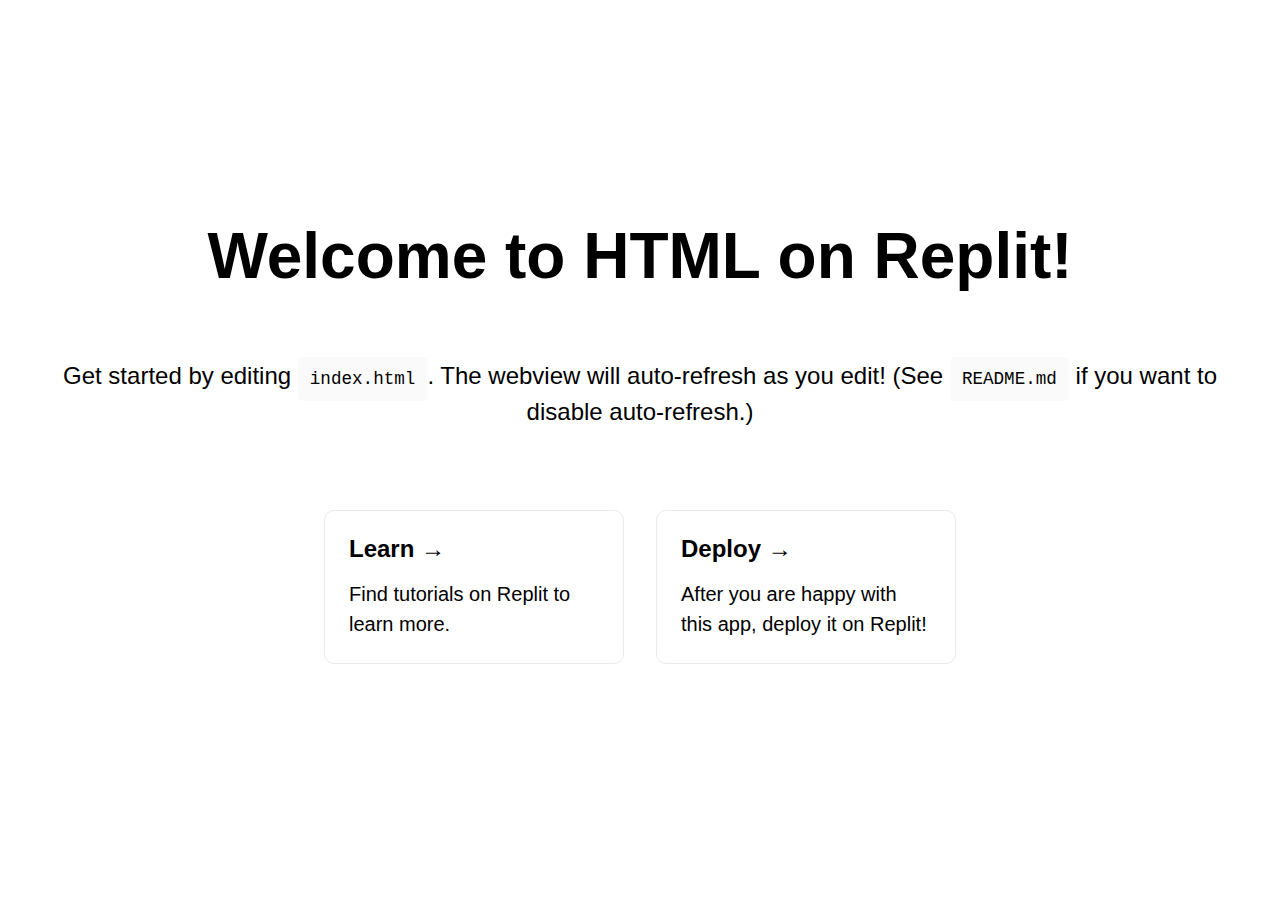
==== index.html @ 73bb4909 "Initial commit" ====
<!--
  Hit RUN to see this project in action!
  
  This project will auto-refresh as you edit the HTML, CSS and JS. See README.md for more info (including how to disable auto-refresh and install packages).
-->

<!DOCTYPE html>
<html>

<head>
  <meta charset="utf-8">
  <meta name="viewport" content="width=device-width">
  <title>Replit</title>
  <link href="style.css" rel="stylesheet" type="text/css" />
</head>

<body>
  <main>
    <h1 class="title">Welcome to HTML on Replit!</h1>
    <p class="description">Get started by editing
      <code class="code">index.html</code>. The webview will auto-refresh as you edit! (See <code
        class="code">README.md</code> if you want to
      disable auto-refresh.)
    </p>

    <section class="grid">
      <a href="https://replit.com/learn" class='card'>
        <h2>Learn &rarr;</h2>
        <p>Find tutorials on Replit to learn more.</p>
      </a>

      <a href="https://docs.replit.com/category/deployments" class='card'>
        <h2>Deploy &rarr;</h2>
        <p>
          After you are happy with this app, deploy it on Replit!
        </p>
      </a>
    </section>
  </main>

  <script type="module" src="script.js"></script>

</body>

</html>
---- style.css ----
html,
body {
  padding: 0;
  margin: 0;
  font-family: -apple-system, BlinkMacSystemFont, Segoe UI, Roboto, Oxygen,
    Ubuntu, Cantarell, Fira Sans, Droid Sans, Helvetica Neue, sans-serif;
}

a {
  color: inherit;
  text-decoration: none;
}

* {
  box-sizing: border-box;
}

main {
  min-height: 100vh;
  padding: 4rem 2rem;
  flex: 1;
  display: flex;
  flex-direction: column;
  justify-content: center;
  align-items: center;
}

.title {
  margin: 0;
  line-height: 1.15;
  font-size: 4rem;
}

.title,
.description {
  text-align: center;
}

.description {
  margin: 4rem 0;
  line-height: 1.5;
  font-size: 1.5rem;
}

.code {
  background: #fafafa;
  border-radius: 5px;
  padding: 0.75rem;
  font-size: 1.1rem;
  font-family: Menlo, Monaco, Lucida Console, Liberation Mono, DejaVu Sans Mono,
    Bitstream Vera Sans Mono, Courier New, monospace;
}

.grid {
  display: flex;
  align-items: center;
  justify-content: center;
  flex-wrap: wrap;
  max-width: 800px;
}

.card {
  margin: 1rem;
  padding: 1.5rem;
  text-align: left;
  color: inherit;
  text-decoration: none;
  border: 1px solid #eaeaea;
  border-radius: 10px;
  transition: color 0.15s ease, border-color 0.15s ease;
  max-width: 300px;
}

.card:hover,
.card:focus,
.card:active {
  color: #0070f3;
  border-color: #0070f3;
}

.card h2 {
  margin: 0 0 1rem 0;
  font-size: 1.5rem;
}

.card p {
  margin: 0;
  font-size: 1.25rem;
  line-height: 1.5;
}

@media (max-width: 600px) {
  .grid {
    width: 100%;
    flex-direction: column;
  }
}
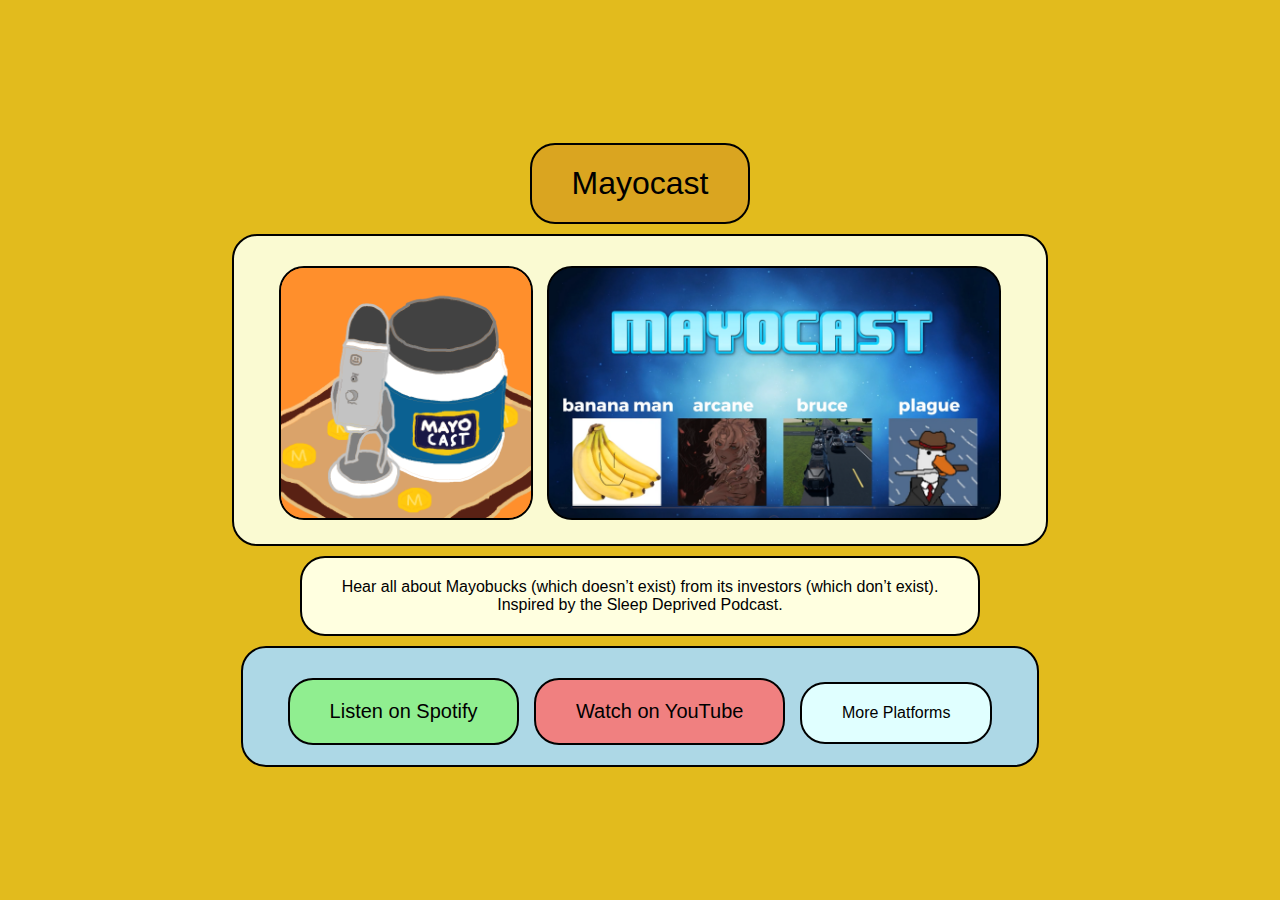
==== commit e2d21a9b: "m" ====
--- a/index.html
+++ b/index.html
@@ -1,43 +1,29 @@
-<!--
-  Hit RUN to see this project in action!
+<html>
   
-  This project will auto-refresh as you edit the HTML, CSS and JS. See README.md for more info (including how to disable auto-refresh and install packages).
--->
-
-<!DOCTYPE html>
-<html>
-
 <head>
   <meta charset="utf-8">
   <meta name="viewport" content="width=device-width">
-  <title>Replit</title>
+  <title>Mayocast</title>
+  <link rel="icon" type="image/x-icon" href="./img/icon.png" />
   <link href="style.css" rel="stylesheet" type="text/css" />
 </head>
-
+  
 <body>
-  <main>
-    <h1 class="title">Welcome to HTML on Replit!</h1>
-    <p class="description">Get started by editing
-      <code class="code">index.html</code>. The webview will auto-refresh as you edit! (See <code
-        class="code">README.md</code> if you want to
-      disable auto-refresh.)
-    </p>
-
-    <section class="grid">
-      <a href="https://replit.com/learn" class='card'>
-        <h2>Learn &rarr;</h2>
-        <p>Find tutorials on Replit to learn more.</p>
-      </a>
-
-      <a href="https://docs.replit.com/category/deployments" class='card'>
-        <h2>Deploy &rarr;</h2>
-        <p>
-          After you are happy with this app, deploy it on Replit!
-        </p>
-      </a>
-    </section>
-  </main>
-
+  <div class="mainContent">
+    <div class="paddedTitle" style="background-color: goldenrod; font-size: 2em;">Mayocast</div>
+    <div class="paddedBody" style="background-color: lightgoldenrodyellow;">
+      <img src="./img/logo.png" class="paddedBody" style="width: 250px; height: 250px; padding: 0; background-color: #FF8F2C; transition: transform 0.5s;" />
+      <img src="./img/ss.png" class="paddedBody" style="width: 450px; height: 250px; padding: 0; background-color: #000F20; transition: transform 0.5s;" />
+    </div>
+    <div class="paddedBody" style="background-color: lightyellow;">
+      Hear all about Mayobucks (which doesn’t exist) from its investors (which don’t exist).<br>Inspired by the Sleep Deprived Podcast.
+    </div>
+    <div class="paddedBody" style="background-color: lightblue;">
+      <button class="paddedButton" onclick="window.location.href='https://open.spotify.com/show/7HcSbiOJyyJJVJtTBw0m6L'" style="background-color: lightgreen;">Listen on Spotify</button>
+        <button class="paddedButton" onclick="window.location.href='https://www.youtube.com/playlist?list=PLLFADAjkhV-1R6zqDM7RpeoNlnsP0u4yg'" style="background-color: lightcoral;">Watch on YouTube</button>
+      <button class="paddedButton" onclick="window.location.href='./platforms.html'" style="background-color: lightcyan; font-size: 1em;">More Platforms</button>
+    </div>
+  </div>
   <script type="module" src="script.js"></script>
 
 </body>
--- a/style.css
+++ b/style.css
@@ -1,97 +1,69 @@
-html,
 body {
-  padding: 0;
+  font-family: Arial, sans-serif;
+  text-align: center;
+  transition: background-color 0.3s;
+  display: flex;
+  flex-direction: row;
+  justify-content: space-between;
+  height: 100vh;
   margin: 0;
-  font-family: -apple-system, BlinkMacSystemFont, Segoe UI, Roboto, Oxygen,
-    Ubuntu, Cantarell, Fira Sans, Droid Sans, Helvetica Neue, sans-serif;
+  background-color: #e2bb1d;
 }
 
-a {
-  color: inherit;
-  text-decoration: none;
+.mainContent {
+  flex-grow: 1;
+  min-width: 0;
+  flex-basis: 0;
+  min-height: 0;
+  max-height: 100%;
+  display: flex;
+  flex-direction: column;
+  align-items: center;
+  position: relative;
+  margin-top: auto;
+  margin-bottom: auto;
 }
 
-* {
-  box-sizing: border-box;
+.paddedTitle,
+.paddedBody {
+  padding: 20px 40px;
+  border-radius: 25px;
+  background-color: white;
+  color: black;
+  border: 2px solid black;
+  margin-top: 10px;
+  margin-left: 5px;
+  margin-right: 5px;
+  transition: transform 0.5s;
 }
 
-main {
-  min-height: 100vh;
-  padding: 4rem 2rem;
-  flex: 1;
-  display: flex;
-  flex-direction: column;
-  justify-content: center;
-  align-items: center;
+.paddedTitle {
+  font-size: 2em;
 }
 
-.title {
-  margin: 0;
-  line-height: 1.15;
-  font-size: 4rem;
+.paddedBody {
+  font-size: 1em;
 }
 
-.title,
-.description {
-  text-align: center;
+.paddedButton {
+  font-size: 1.25em;
+  padding: 20px 40px;
+  border-radius: 25px;
+  background-color: white;
+  color: black;
+  border: 2px solid black;
+  cursor: pointer;
+  margin-top: 10px;
+  margin-left: 5px;
+  margin-right: 5px;
+  transition: transform 0.5s;
 }
 
-.description {
-  margin: 4rem 0;
-  line-height: 1.5;
-  font-size: 1.5rem;
+.paddedButton:hover {
+  transform: scale(1.1);
 }
 
-.code {
-  background: #fafafa;
-  border-radius: 5px;
-  padding: 0.75rem;
-  font-size: 1.1rem;
-  font-family: Menlo, Monaco, Lucida Console, Liberation Mono, DejaVu Sans Mono,
-    Bitstream Vera Sans Mono, Courier New, monospace;
-}
-
-.grid {
-  display: flex;
-  align-items: center;
-  justify-content: center;
-  flex-wrap: wrap;
-  max-width: 800px;
-}
-
-.card {
-  margin: 1rem;
-  padding: 1.5rem;
-  text-align: left;
-  color: inherit;
-  text-decoration: none;
-  border: 1px solid #eaeaea;
-  border-radius: 10px;
-  transition: color 0.15s ease, border-color 0.15s ease;
-  max-width: 300px;
-}
-
-.card:hover,
-.card:focus,
-.card:active {
-  color: #0070f3;
-  border-color: #0070f3;
-}
-
-.card h2 {
-  margin: 0 0 1rem 0;
-  font-size: 1.5rem;
-}
-
-.card p {
-  margin: 0;
-  font-size: 1.25rem;
-  line-height: 1.5;
-}
-
-@media (max-width: 600px) {
-  .grid {
-    width: 100%;
-    flex-direction: column;
-  }
-}
+.paddedTitle:hover,
+.paddedBody:hover {
+  transform: scale(1.05);
+}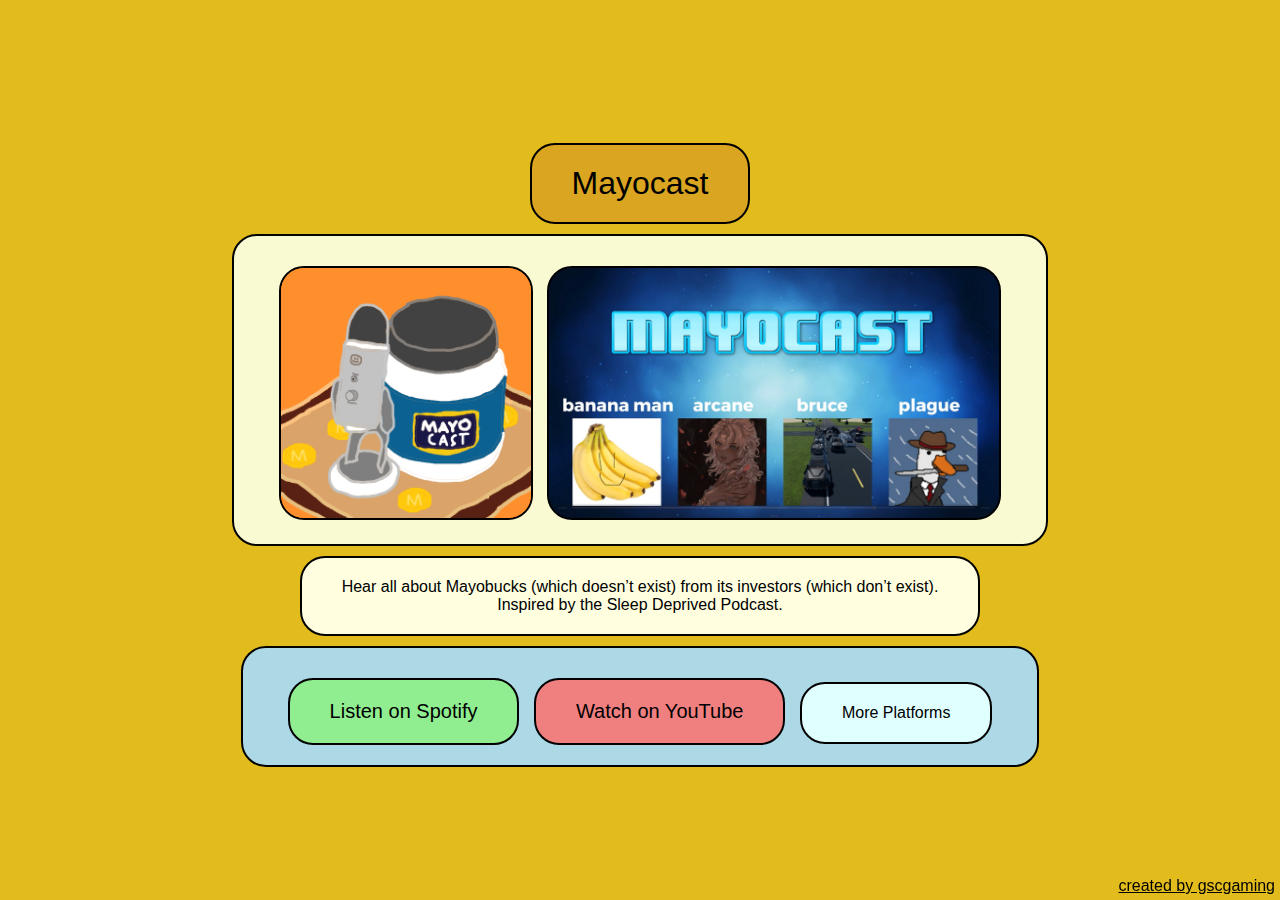
==== commit fca647ac: "add logo" ====
--- a/index.html
+++ b/index.html
@@ -24,6 +24,7 @@
       <button class="paddedButton" onclick="window.location.href='./platforms.html'" style="background-color: lightcyan; font-size: 1em;">More Platforms</button>
     </div>
   </div>
+  <a href="https://realgscgaming.github.io/" style="margin: 5px; color: black; position: fixed; right: 0%; bottom: 0%;">created by gscgaming</a>
   <script type="module" src="script.js"></script>
 
 </body>
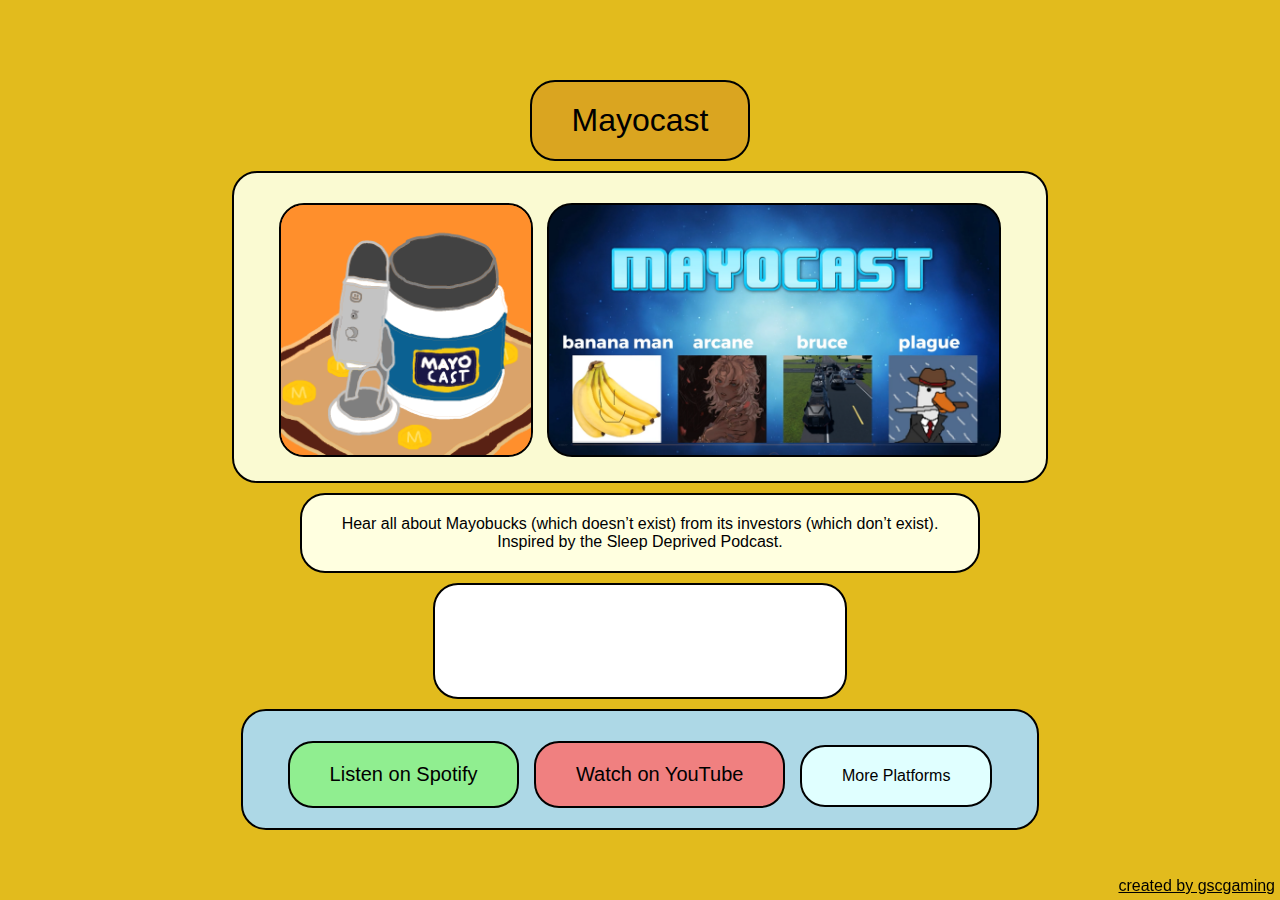
==== commit 67feba96: "add podcast embed" ====
--- a/index.html
+++ b/index.html
@@ -18,6 +18,7 @@
     <div class="paddedBody" style="background-color: lightyellow;">
       Hear all about Mayobucks (which doesn’t exist) from its investors (which don’t exist).<br>Inspired by the Sleep Deprived Podcast.
     </div>
+    <iframe class="paddedBody" src="https://creators.spotify.com/pod/show/mayobucks/embed/episodes/1---Emri-Begins-His-Rap-Career-e2v8356" height="102px" width="400px" frameborder="0" scrolling="no" style="padding: 5px;"></iframe>
     <div class="paddedBody" style="background-color: lightblue;">
       <button class="paddedButton" onclick="window.location.href='https://open.spotify.com/show/7HcSbiOJyyJJVJtTBw0m6L'" style="background-color: lightgreen;">Listen on Spotify</button>
         <button class="paddedButton" onclick="window.location.href='https://www.youtube.com/playlist?list=PLLFADAjkhV-1R6zqDM7RpeoNlnsP0u4yg'" style="background-color: lightcoral;">Watch on YouTube</button>
